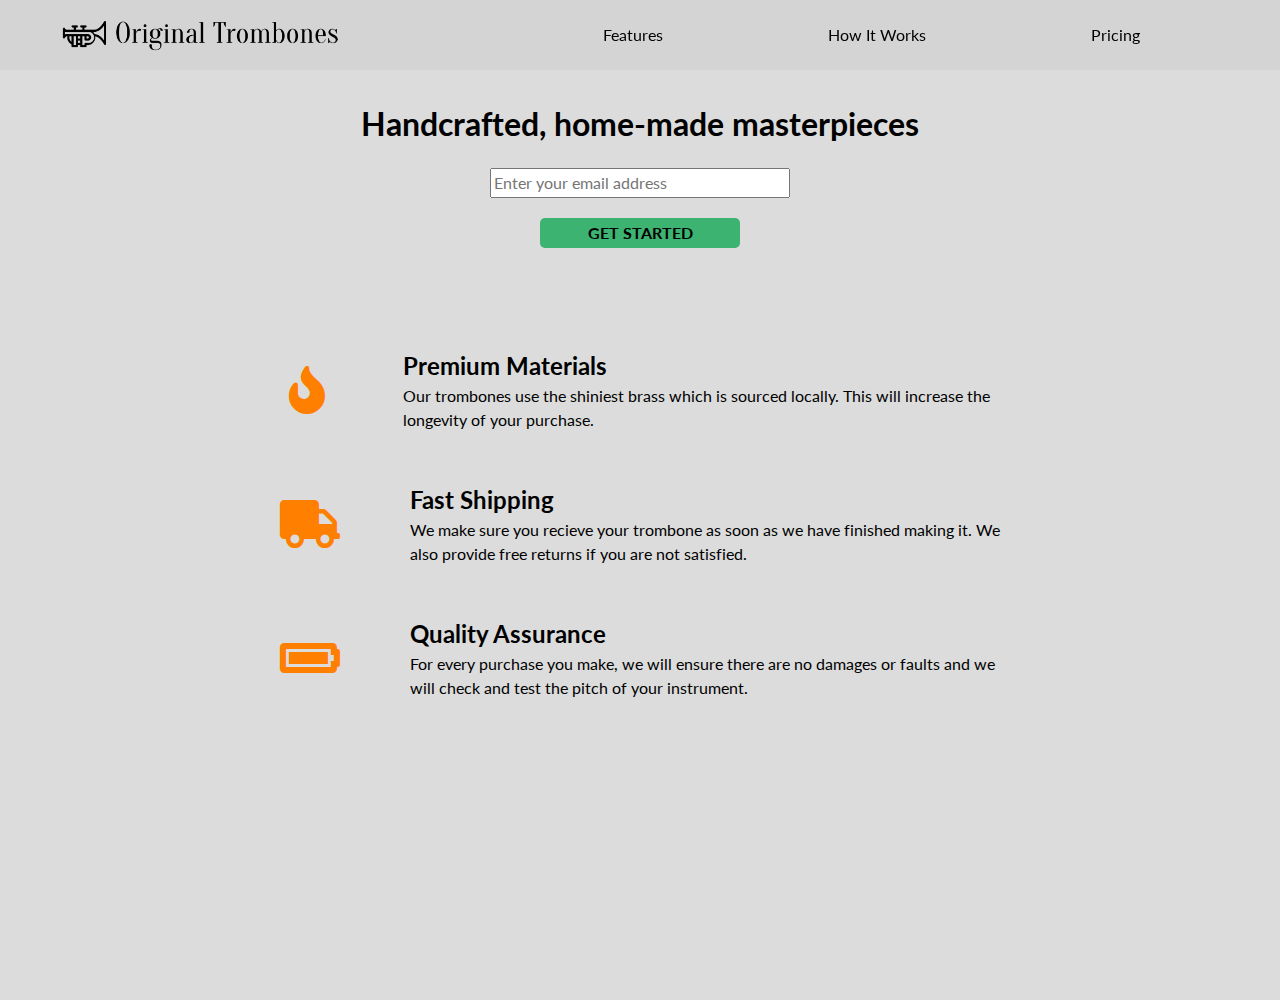
==== html/index.html @ 6e19da7a "adding the features section to html andset style for it" ====
<!DOCTYPE html>
<html lang="en">
  <head>
    <meta charset="UTF-8"/>
    <meta name="description" content="Handcrafted, home-made masterpieces"/>
    <meta name="viewport" content="width=device-width, initial-scale=1.0"/>
    <title>Landing page</title>
    <link rel="stylesheet" href="../css/style.css"/>
    <link rel="stylesheet" href="../fonts/fontawesome/all.min.css"/>
    <link href="https://fonts.googleapis.com/css2?family=Lato&amp;display=swap" rel="stylesheet"/>
    <link rel="stylesheet" href="../css/reset.css"/>
    <body>
      <header id="header">
        <nav class="navbar" id="nav-bar"> <img src="../images/original_trombones.png" alt="a company logo" id="header-img"/>
          <ul class="links">
            <li><a class="nav-link" href="#">Features</a></li>
            <li><a class="nav-link" href="#">How It Works</a></li>
            <li><a class="nav-link" href="#">Pricing</a></li>
          </ul>
        </nav>
      </header>
      <main class="main_content">
        <form id="form" action="https://www.freecodecamp.com/email-submit" method="post">
          <h1>Handcrafted, home-made masterpieces</h1>
          <input type="email" id="email" name="uset_email" placeholder="Enter your email address" required="required"/>
          <button id="submit" type="submit">Get started</button>
        </form>
        <div class="features"> 
          <section class="features-item" id="materials">
            <div class="icon"><i class="fa fa-fire fa-3x"></i></div>
            <div class="feateures-item-desc">
              <h2 class="features-item-header">Premium Materials</h2>
              <p class="features-item-text">
                Our trombones use the shiniest brass which is sourced locally.
                This will increase the longevity of your purchase.
              </p>
            </div>
          </section>
          <section class="features-item" id="shipping">
            <div class="icon"><i class="fa fa-truck fa-3x"></i></div>
            <div class="feateures-item-desc">
              <h2 class="features-item-header">Fast Shipping</h2>
              <p class="features-item-text">
                We make sure you recieve your trombone
                as soon as we have finished making it. 
                We also provide free returns if you are not satisfied.
              </p>
            </div>
          </section>
          <section class="features-item" id="assurance">
            <div class="icon"><i class="fa fa-battery-full fa-3x"></i></div>
            <div class="feateures-item-desc">
              <h2 class="features-item-header">Quality Assurance</h2>
              <p class="features-item-text">
                 For every purchase you make,
                we will ensure there are no damages or faults and we will check
                and test the pitch of your instrument.
              </p>
            </div>
          </section>
        </div>
      </main>
    </body>
  </head>
</html>
---- css/style.css ----
body {
  background: #DCDCDC;
  font-family: 'Lato', sans-serif;
}

#header {
  height: 70px;
  width: 100%;
  position: fixed;
  z-index: 1000;
  top: 0;
  left: 0;
  right: 0;
  background:  rgba(211, 211, 211, 0.95);
}

.navbar {
  height: 70px;
  display: flex;
  justify-content: space-between;
  align-items: center;
  margin-left: 40px;
  margin-right: 140px;

}

.links {
  display: flex;
  flex-direction: row;
  flex-wrap: nowrap;
}

#header-img {
  height: 35px;
  width: 300px;
  margin: 0;
  padding: 0;
}

.nav-link {
  text-decoration: none;
  color: black;
  margin-left: 165px;

}

.main_content {
  margin-top: 100px;
  width: 80vh;
  margin-left: auto;
  margin-right: auto;
}

#form {
  display: flex;
  flex-direction: column;
  align-items: center;
  margin-bottom: 100px;
}

#email {
   width: 300px;
   margin: 20px 0;
}

#submit{
  width: 200px;
  height: 30px;
  background: #3CB371;
  border: none ;
  border-radius: 5px;
  text-transform: uppercase;
  font-weight: bold;

}
.main_content h1 {
  text-align: center;
}

.features-item{
  display: flex;
  flex-direction: row;
  margin-bottom: 50px;
}

.icon {
  color: #FF7F00;
  display: flex;
  align-items: center;
  justify-content: center;
  width: 70px;
  margin-right: 70px;
}
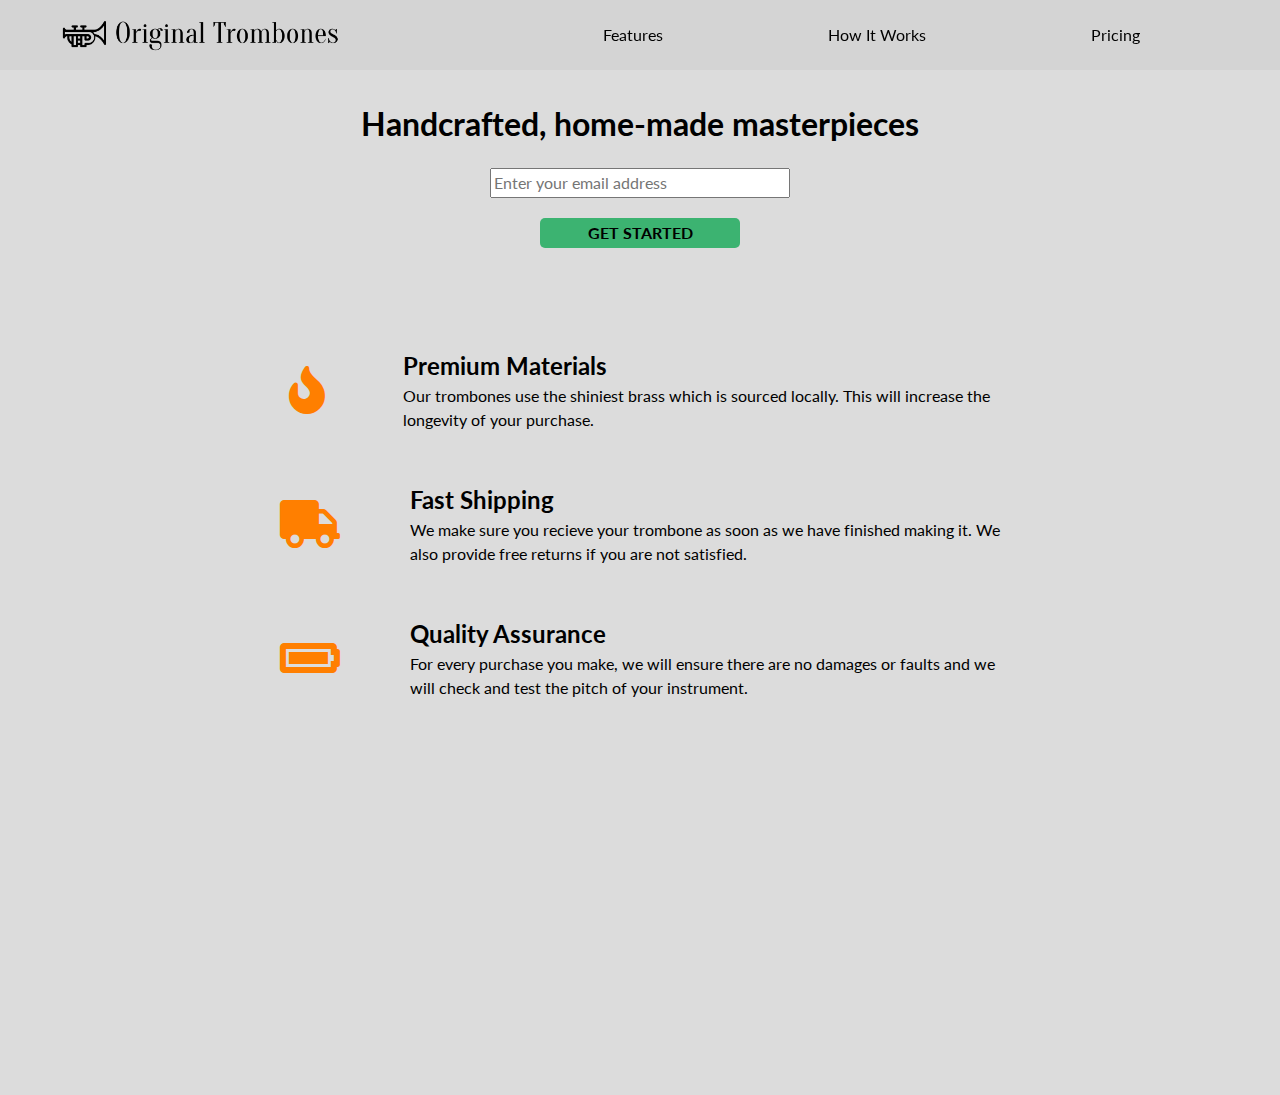
==== commit ccfcd5c6: "creating a how-it-work section" ====
--- a/html/index.html
+++ b/html/index.html
@@ -13,8 +13,8 @@
       <header id="header">
         <nav class="navbar" id="nav-bar"> <img src="../images/original_trombones.png" alt="a company logo" id="header-img"/>
           <ul class="links">
-            <li><a class="nav-link" href="#">Features</a></li>
-            <li><a class="nav-link" href="#">How It Works</a></li>
+            <li><a class="nav-link" href="#features">Features</a></li>
+            <li><a class="nav-link" href="#how-it-work">How It Works</a></li>
             <li><a class="nav-link" href="#">Pricing</a></li>
           </ul>
         </nav>
@@ -25,10 +25,10 @@
           <input type="email" id="email" name="uset_email" placeholder="Enter your email address" required="required"/>
           <button id="submit" type="submit">Get started</button>
         </form>
-        <div class="features"> 
+        <div id="features"> 
           <section class="features-item" id="materials">
             <div class="icon"><i class="fa fa-fire fa-3x"></i></div>
-            <div class="feateures-item-desc">
+            <div class="features-item-desc">
               <h2 class="features-item-header">Premium Materials</h2>
               <p class="features-item-text">
                 Our trombones use the shiniest brass which is sourced locally.
@@ -38,7 +38,7 @@
           </section>
           <section class="features-item" id="shipping">
             <div class="icon"><i class="fa fa-truck fa-3x"></i></div>
-            <div class="feateures-item-desc">
+            <div class="features-item-desc">
               <h2 class="features-item-header">Fast Shipping</h2>
               <p class="features-item-text">
                 We make sure you recieve your trombone
@@ -49,7 +49,7 @@
           </section>
           <section class="features-item" id="assurance">
             <div class="icon"><i class="fa fa-battery-full fa-3x"></i></div>
-            <div class="feateures-item-desc">
+            <div class="fateures-item-desc">
               <h2 class="features-item-header">Quality Assurance</h2>
               <p class="features-item-text">
                  For every purchase you make,
@@ -59,6 +59,9 @@
             </div>
           </section>
         </div>
+        <div id="how-it-work">
+          <iframe width="560" height="315" src="https://www.youtube.com/embed/y8Yv4pnO7qc" frameborder="0" allow="accelerometer; autoplay; clipboard-write; encrypted-media; gyroscope; picture-in-picture" allowfullscreen="allowfullscreen">  </iframe>
+        </div>
       </main>
     </body>
   </head>
--- a/css/style.css
+++ b/css/style.css
@@ -92,3 +92,8 @@
   margin-right: 70px;
 }
 
+#how-it-work {
+  display: flex;
+  justify-content: center;
+  margin-top: 80px;
+}
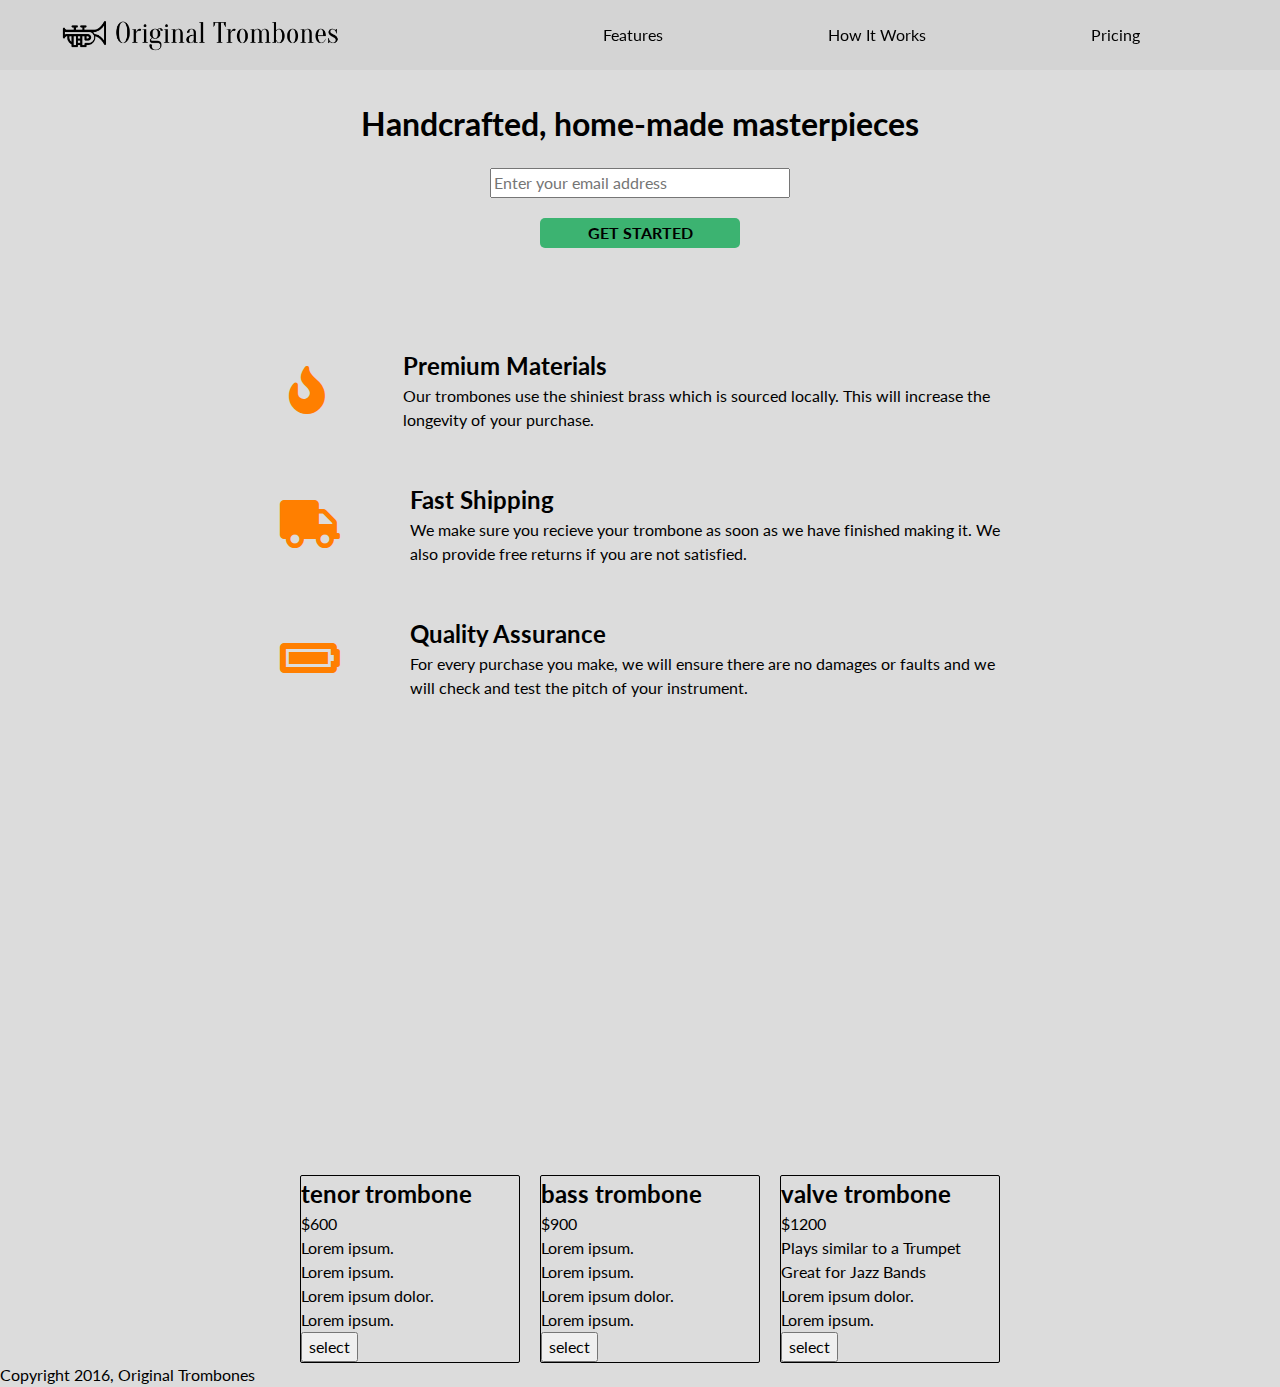
==== commit 864d1b62: "creatin a price section" ====
--- a/html/index.html
+++ b/html/index.html
@@ -62,7 +62,48 @@
         <div id="how-it-work">
           <iframe width="560" height="315" src="https://www.youtube.com/embed/y8Yv4pnO7qc" frameborder="0" allow="accelerometer; autoplay; clipboard-write; encrypted-media; gyroscope; picture-in-picture" allowfullscreen="allowfullscreen">  </iframe>
         </div>
+        <div class="pricing" id="pricing">
+          <div class="price-desc">
+            <h2 class="price-desc-header">tenor trombone</h2>
+            <p class="price-desc-price">$600</p>
+            <ul class="price-desc-features">
+              <li class="pdf-items">Lorem ipsum.</li>
+              <li class="pdf-items">Lorem ipsum.</li>
+              <li class="pdf-items">Lorem ipsum dolor.</li>
+              <li class="pdf-items">Lorem ipsum.</li>
+            </ul>
+            <button class="price-desc-button" type="submit">select</button>
+          </div>
+          <div class="price-desc">
+            <h2 class="price-desc-header">bass trombone</h2>
+            <p class="price-desc-price">$900</p>
+            <ul class="price-desc-features">
+              <li class="pdf-items">Lorem ipsum.</li>
+              <li class="pdf-items">Lorem ipsum.</li>
+              <li class="pdf-items">Lorem ipsum dolor.</li>
+              <li class="pdf-items">Lorem ipsum.</li>
+            </ul>
+            <button class="price-desc-button" type="submit">select</button>
+          </div>
+          <div class="price-desc">
+            <h2 class="price-desc-header">valve trombone</h2>
+            <p class="price-desc-price">$1200</p>
+            <ul class="price-desc-features">
+              <li class="pdf-items">Plays similar to a Trumpet</li>
+              <li class="pdf-items">Great for Jazz Bands</li>
+              <li class="pdf-items">Lorem ipsum dolor.</li>
+              <li class="pdf-items">Lorem ipsum.</li>
+            </ul>
+            <button class="price-desc-button" type="submit">select</button>
+          </div>
+        </div>
       </main>
+      <footer>
+        <div></div>
+        <div></div>
+        <div></div>
+        <p>Copyright 2016, Original Trombones</p>
+      </footer>
     </body>
   </head>
 </html>--- a/css/style.css
+++ b/css/style.css
@@ -97,3 +97,16 @@
   justify-content: center;
   margin-top: 80px;
 }
+
+#pricing {
+  margin-top: 80px;
+  display: flex;
+  justify-content: space-between;
+}
+
+.price-desc {
+  border: solid black 1px;
+  border-radius: 2px;
+  width: 280px;
+  margin-left: 20px;
+}
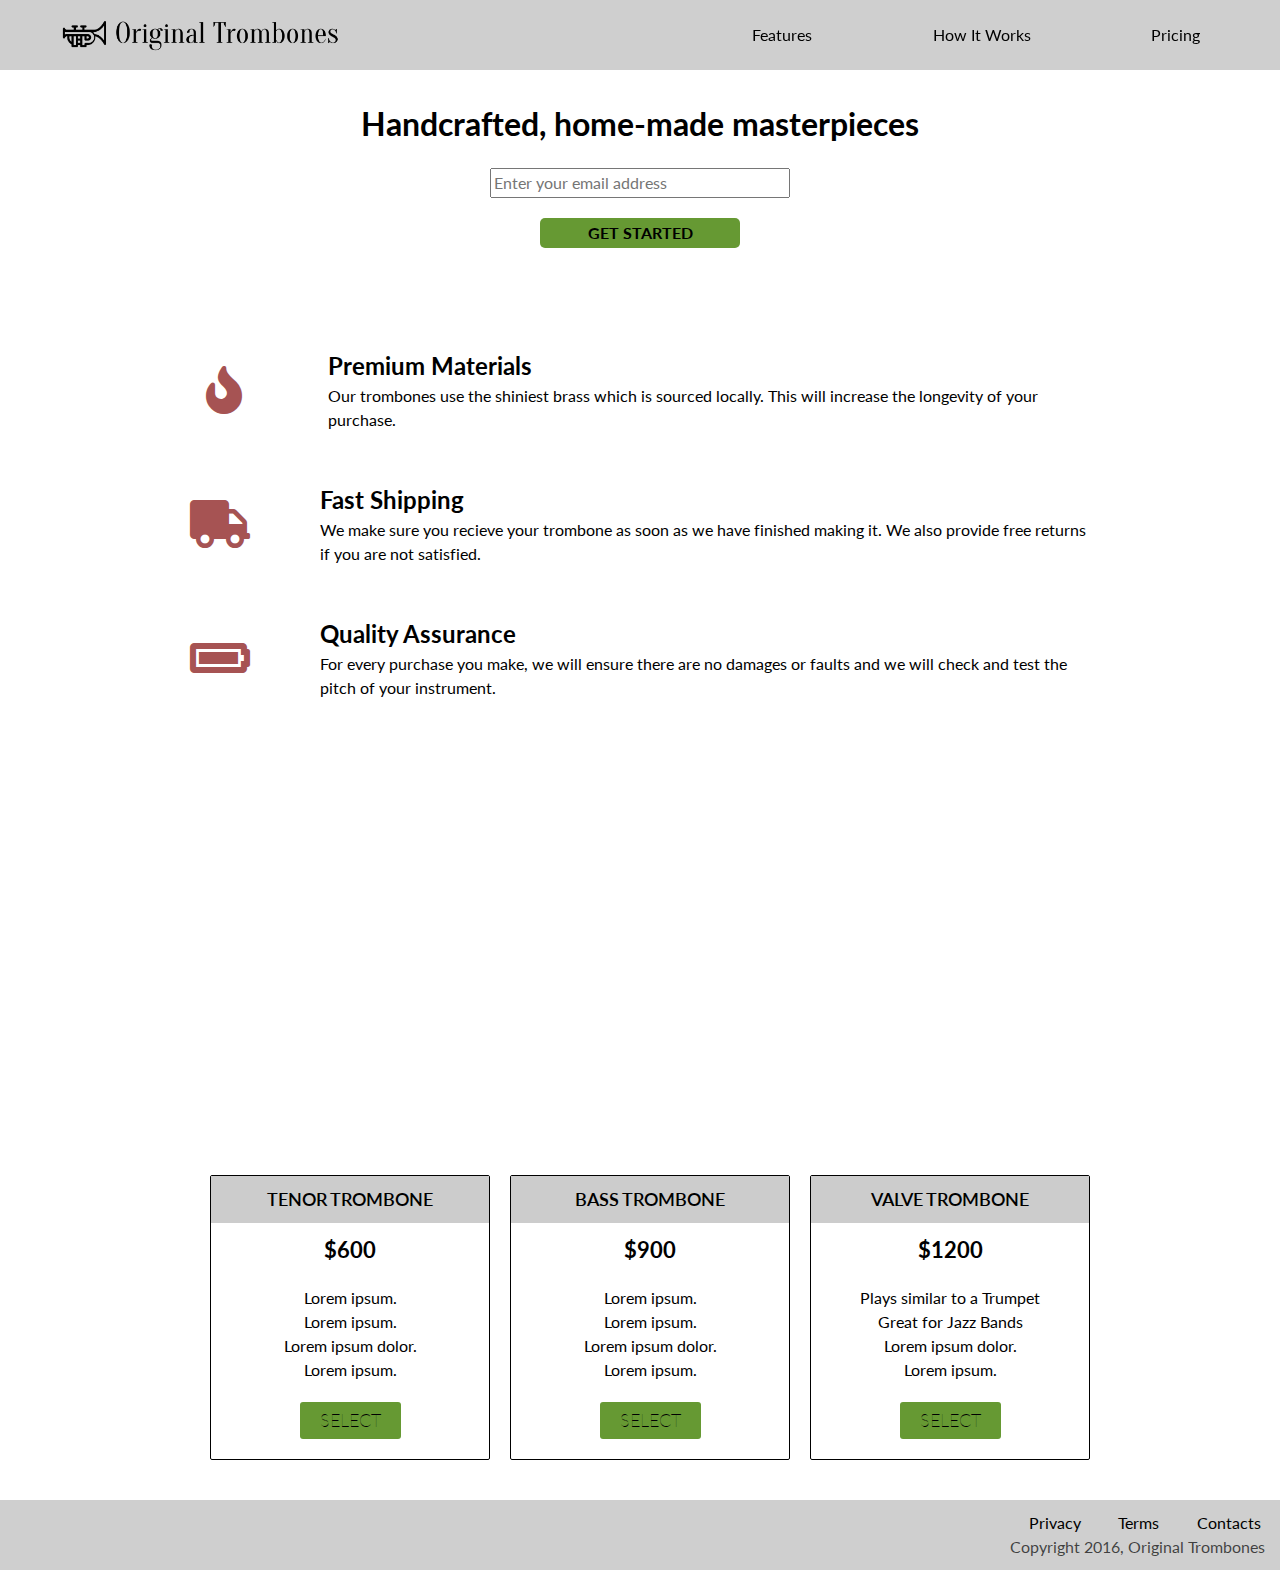
==== commit 0913183f: "creating a footer and styling it" ====
--- a/html/index.html
+++ b/html/index.html
@@ -98,11 +98,15 @@
           </div>
         </div>
       </main>
-      <footer>
-        <div></div>
-        <div></div>
-        <div></div>
-        <p>Copyright 2016, Original Trombones</p>
+      <footer class="footer">
+        <div class="contact">
+          <ul class="contact-links">
+            <li><a class="footer-link" href="#">Privacy</a></li>
+            <li><a class="footer-link" href="#">Terms</a></li>
+            <li><a class="footer-link" href="#">Contacts  </a></li>
+          </ul>
+          <p class="copyright">Copyright 2016, Original Trombones </p>
+        </div>
       </footer>
     </body>
   </head>
--- a/css/style.css
+++ b/css/style.css
@@ -1,5 +1,5 @@
 body {
-  background: #DCDCDC;
+  background:  rgb(255 , 255 , 255 );
   font-family: 'Lato', sans-serif;
 }
 
@@ -11,23 +11,23 @@
   top: 0;
   left: 0;
   right: 0;
-  background:  rgba(211, 211, 211, 0.95);
+  background:  rgba(204, 204, 204, 0.95);
 }
 
 .navbar {
   height: 70px;
+  width: 100%;
   display: flex;
   justify-content: space-between;
   align-items: center;
-  margin-left: 40px;
-  margin-right: 140px;
-
+  padding-left: 40px;
+  padding-right: 80px;
 }
 
 .links {
   display: flex;
-  flex-direction: row;
-  flex-wrap: nowrap;
+  justify-content: space-between;
+  width: 35vw;
 }
 
 #header-img {
@@ -35,18 +35,18 @@
   width: 300px;
   margin: 0;
   padding: 0;
+
 }
 
 .nav-link {
   text-decoration: none;
   color: black;
-  margin-left: 165px;
 
 }
 
 .main_content {
   margin-top: 100px;
-  width: 80vh;
+  width: 100vh;
   margin-left: auto;
   margin-right: auto;
 }
@@ -66,7 +66,7 @@
 #submit{
   width: 200px;
   height: 30px;
-  background: #3CB371;
+  background: #669933;
   border: none ;
   border-radius: 5px;
   text-transform: uppercase;
@@ -84,7 +84,7 @@
 }
 
 .icon {
-  color: #FF7F00;
+  color: #A65353;
   display: flex;
   align-items: center;
   justify-content: center;
@@ -107,6 +107,79 @@
 .price-desc {
   border: solid black 1px;
   border-radius: 2px;
-  width: 280px;
+  width: 33vh;
   margin-left: 20px;
 }
+
+#pricing{
+  text-align: center;
+  margin-bottom: 40px;
+}
+
+#pricing h2 {
+  background:   rgb(204, 204, 204);
+  text-transform: uppercase;
+  font-size: 18px;
+  font-weight: 600;
+  padding: 10px 0;
+}
+
+#pricing p {
+  font-size: 22px;
+  font-weight: bold;
+  margin-top: 10px;
+}
+
+#pricing ul {
+  margin: 20px 0;
+}
+
+#pricing .price-desc-button {
+  border: none;
+  background: #669933;
+  border-radius: 3px;
+  margin-bottom: 20px;
+  padding: 5px 20px;
+  text-transform: uppercase;
+  font-size: 18px;
+  font-weight: lighter;
+}
+
+#pricing .price-desc-button:hover {
+  background: rgba(102, 153, 51, 0.7);
+  transition: 0.8s linear;
+
+}
+
+.footer {
+  height: 70px;
+  width: 100%;
+  background:  rgba(204, 204, 204, 0.95);
+  margin: 0;
+  display: flex;
+  justify-content: flex-end;
+}
+
+.contact {
+  display: flex;
+  flex-direction: column;
+  justify-content: center;
+  width: 30vh;
+  height: 100%;
+}
+
+.contact-links {
+  display: flex;
+  flex-direction: row;
+  justify-content: space-around;
+}
+
+.footer-link {
+  text-decoration: none;
+  color: black;
+}
+
+.copyright {
+  color: rgba(0, 0, 0, 0.7);
+}
+
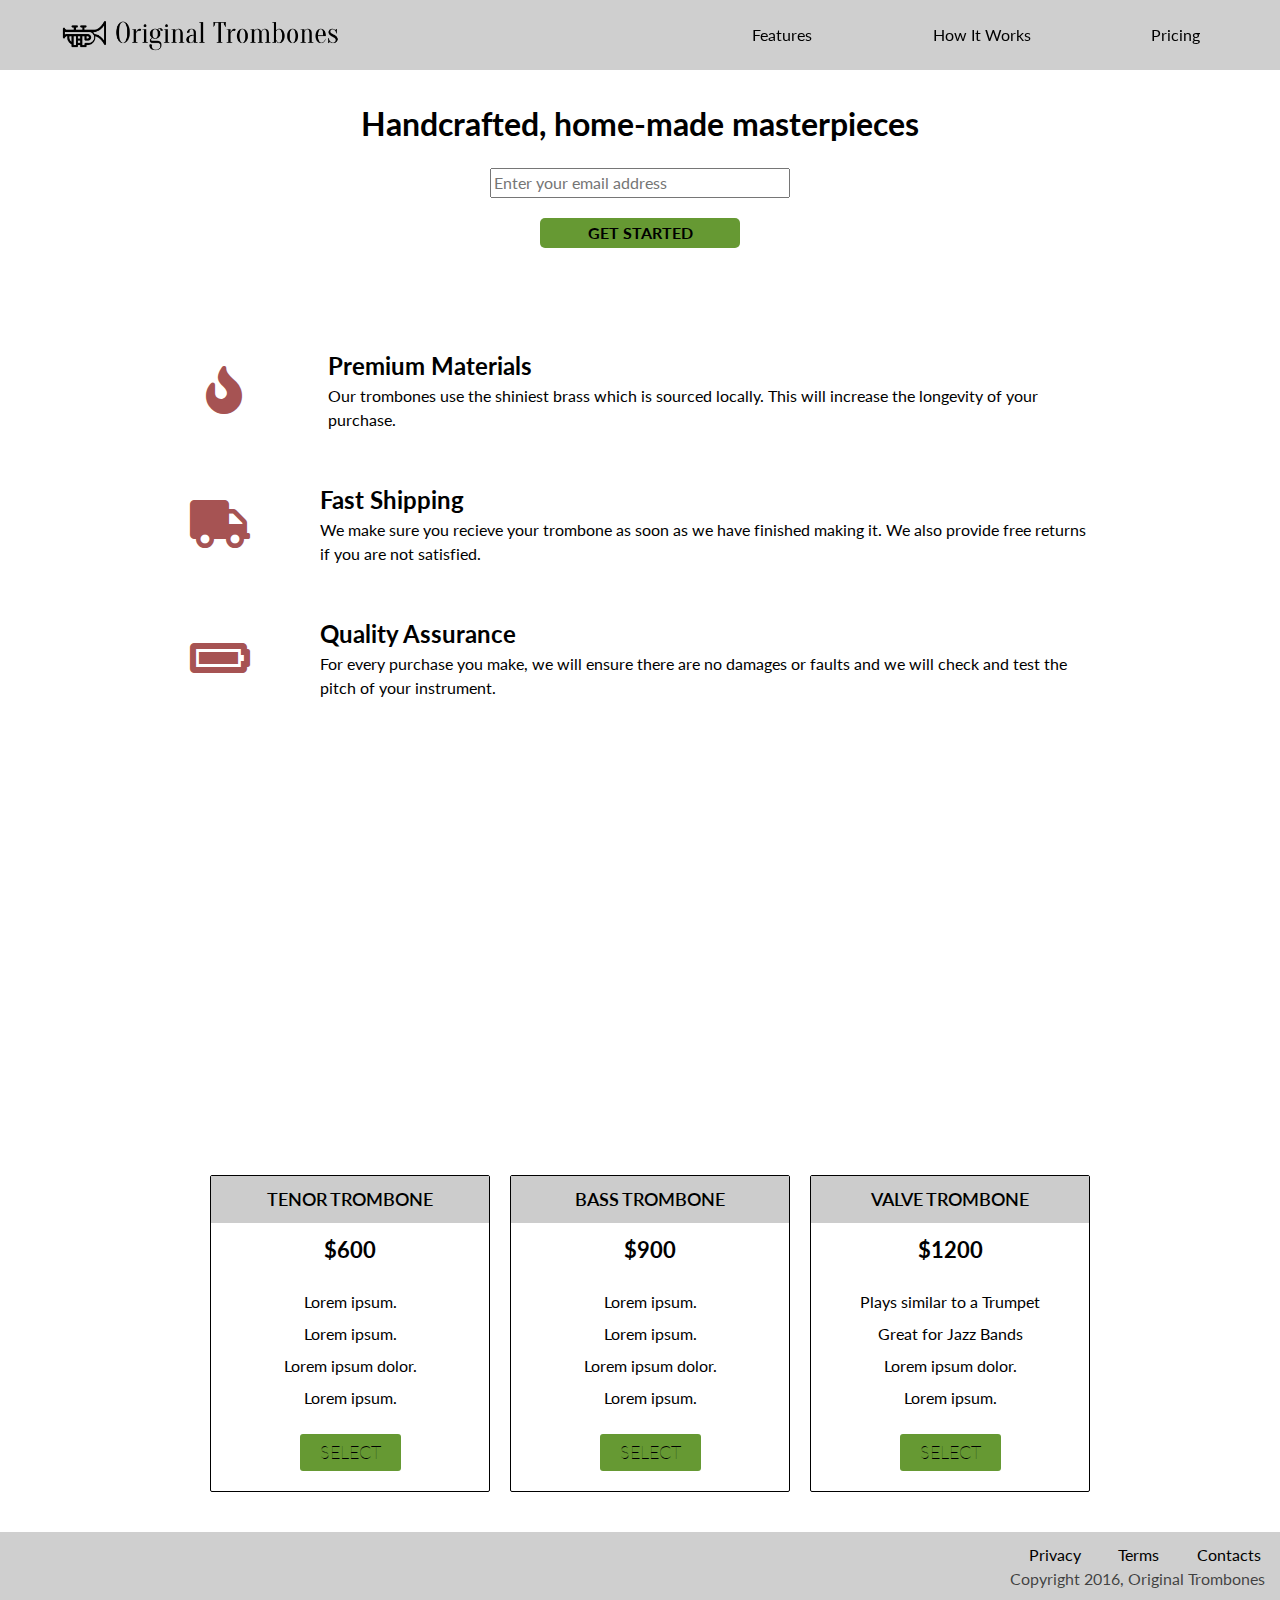
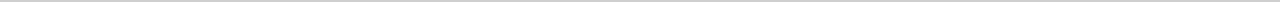
==== commit 7cf4c843: "adding a link to the price" ====
--- a/html/index.html
+++ b/html/index.html
@@ -15,7 +15,7 @@
           <ul class="links">
             <li><a class="nav-link" href="#features">Features</a></li>
             <li><a class="nav-link" href="#how-it-work">How It Works</a></li>
-            <li><a class="nav-link" href="#">Pricing</a></li>
+            <li><a class="nav-link" href="#pricing">Pricing</a></li>
           </ul>
         </nav>
       </header>
--- a/css/style.css
+++ b/css/style.css
@@ -132,6 +132,7 @@
 
 #pricing ul {
   margin: 20px 0;
+  line-height: 2;
 }
 
 #pricing .price-desc-button {
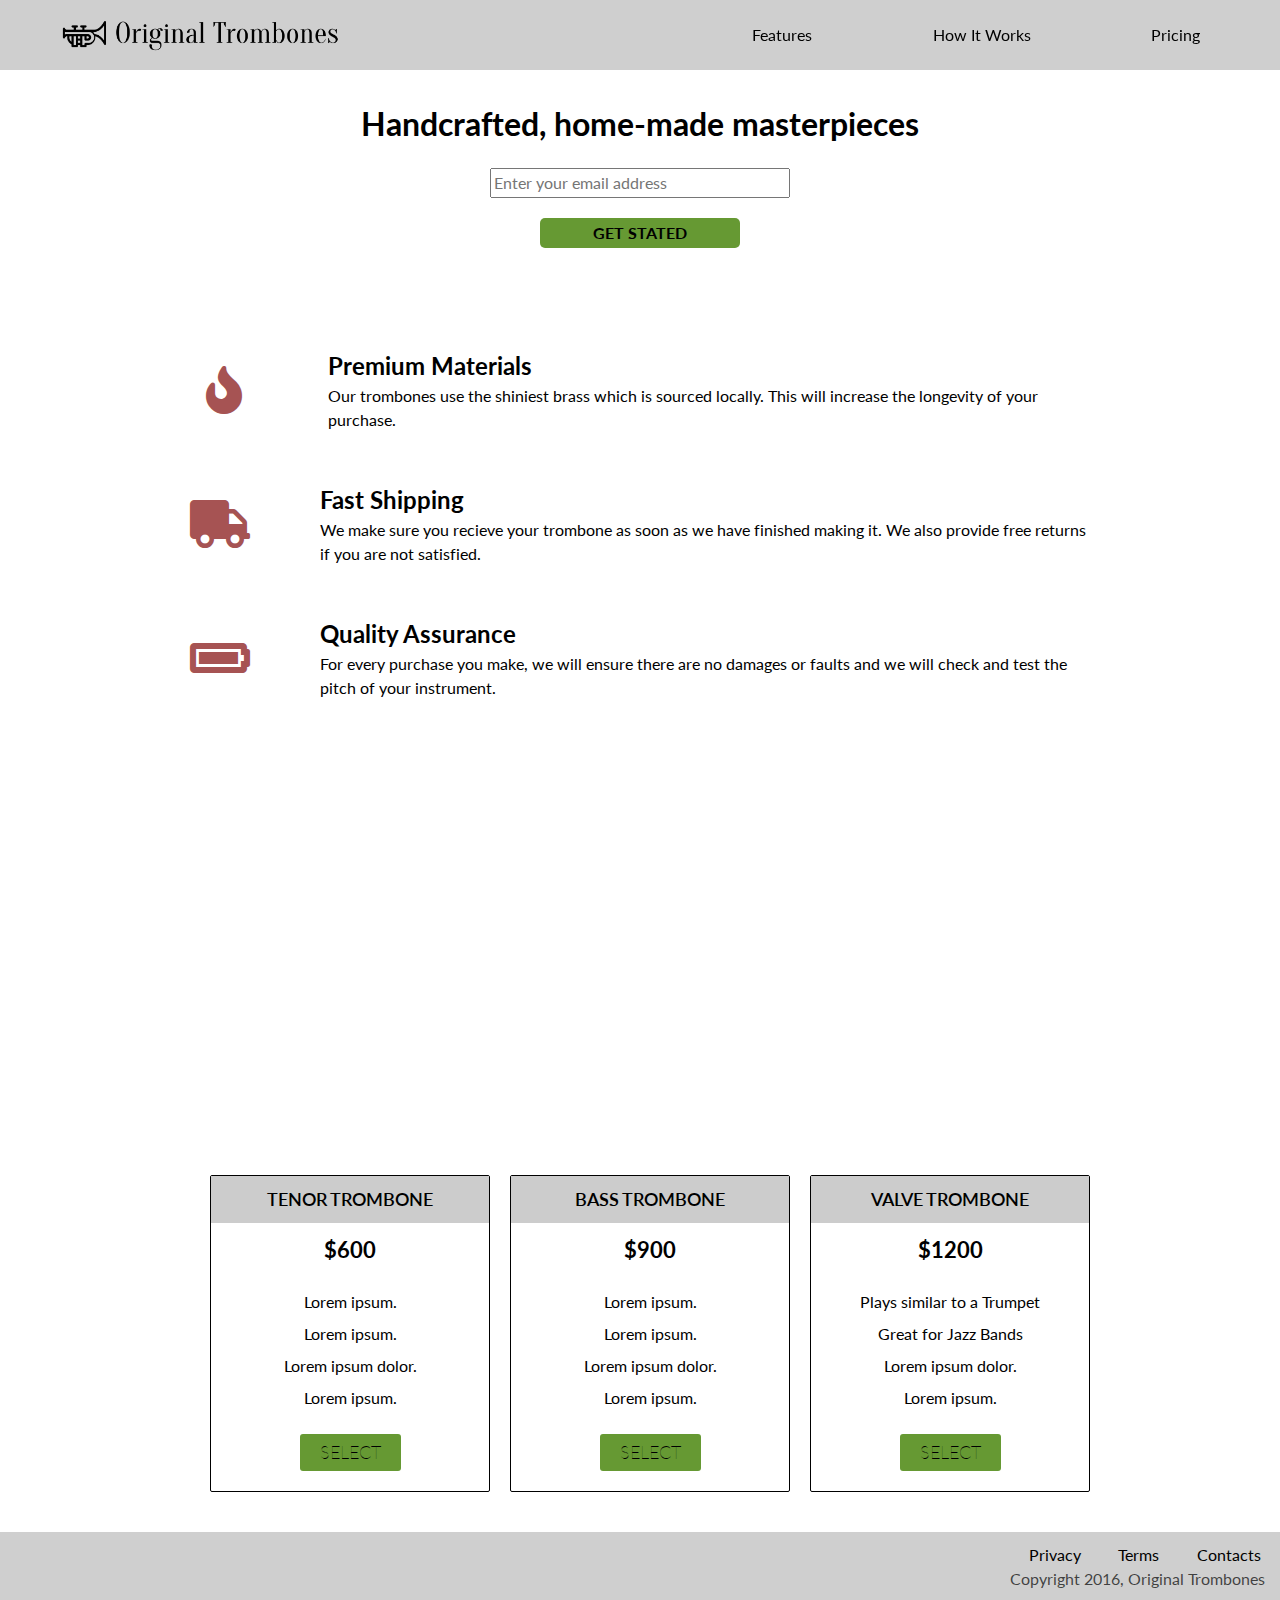
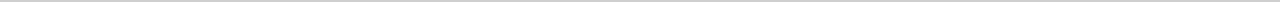
==== commit eed644e9: "correction of the code in accordance with the requirements of the  user stories" ====
--- a/html/index.html
+++ b/html/index.html
@@ -22,8 +22,8 @@
       <main class="main_content">
         <form id="form" action="https://www.freecodecamp.com/email-submit" method="post">
           <h1>Handcrafted, home-made masterpieces</h1>
-          <input type="email" id="email" name="uset_email" placeholder="Enter your email address" required="required"/>
-          <button id="submit" type="submit">Get started</button>
+          <input type="email" id="email" name="email" placeholder="Enter your email address" required="required"/>
+          <input class="btn" id="submit" type="submit" value="Get stated"/>
         </form>
         <div id="features"> 
           <section class="features-item" id="materials">
@@ -60,7 +60,7 @@
           </section>
         </div>
         <div id="how-it-work">
-          <iframe width="560" height="315" src="https://www.youtube.com/embed/y8Yv4pnO7qc" frameborder="0" allow="accelerometer; autoplay; clipboard-write; encrypted-media; gyroscope; picture-in-picture" allowfullscreen="allowfullscreen">  </iframe>
+          <iframe id="video" width="560" height="315" src="https://www.youtube.com/embed/y8Yv4pnO7qc" frameborder="0" allow="accelerometer; autoplay; clipboard-write; encrypted-media; gyroscope; picture-in-picture" allowfullscreen="allowfullscreen">  </iframe>
         </div>
         <div class="pricing" id="pricing">
           <div class="price-desc">
@@ -108,6 +108,7 @@
           <p class="copyright">Copyright 2016, Original Trombones </p>
         </div>
       </footer>
+      <script src="https://cdn.freecodecamp.org/testable-projects-fcc/v1/bundle.js"> </script>
     </body>
   </head>
 </html>--- a/css/style.css
+++ b/css/style.css
@@ -63,7 +63,7 @@
    margin: 20px 0;
 }
 
-#submit{
+.btn {
   width: 200px;
   height: 30px;
   background: #669933;
@@ -71,8 +71,13 @@
   border-radius: 5px;
   text-transform: uppercase;
   font-weight: bold;
+}
 
+.btn:hover {
+  background: rgba(102, 153, 51, 0.7);
+  transition: 0.8s linear;
 }
+
 .main_content h1 {
   text-align: center;
 }
@@ -149,7 +154,6 @@
 #pricing .price-desc-button:hover {
   background: rgba(102, 153, 51, 0.7);
   transition: 0.8s linear;
-
 }
 
 .footer {
